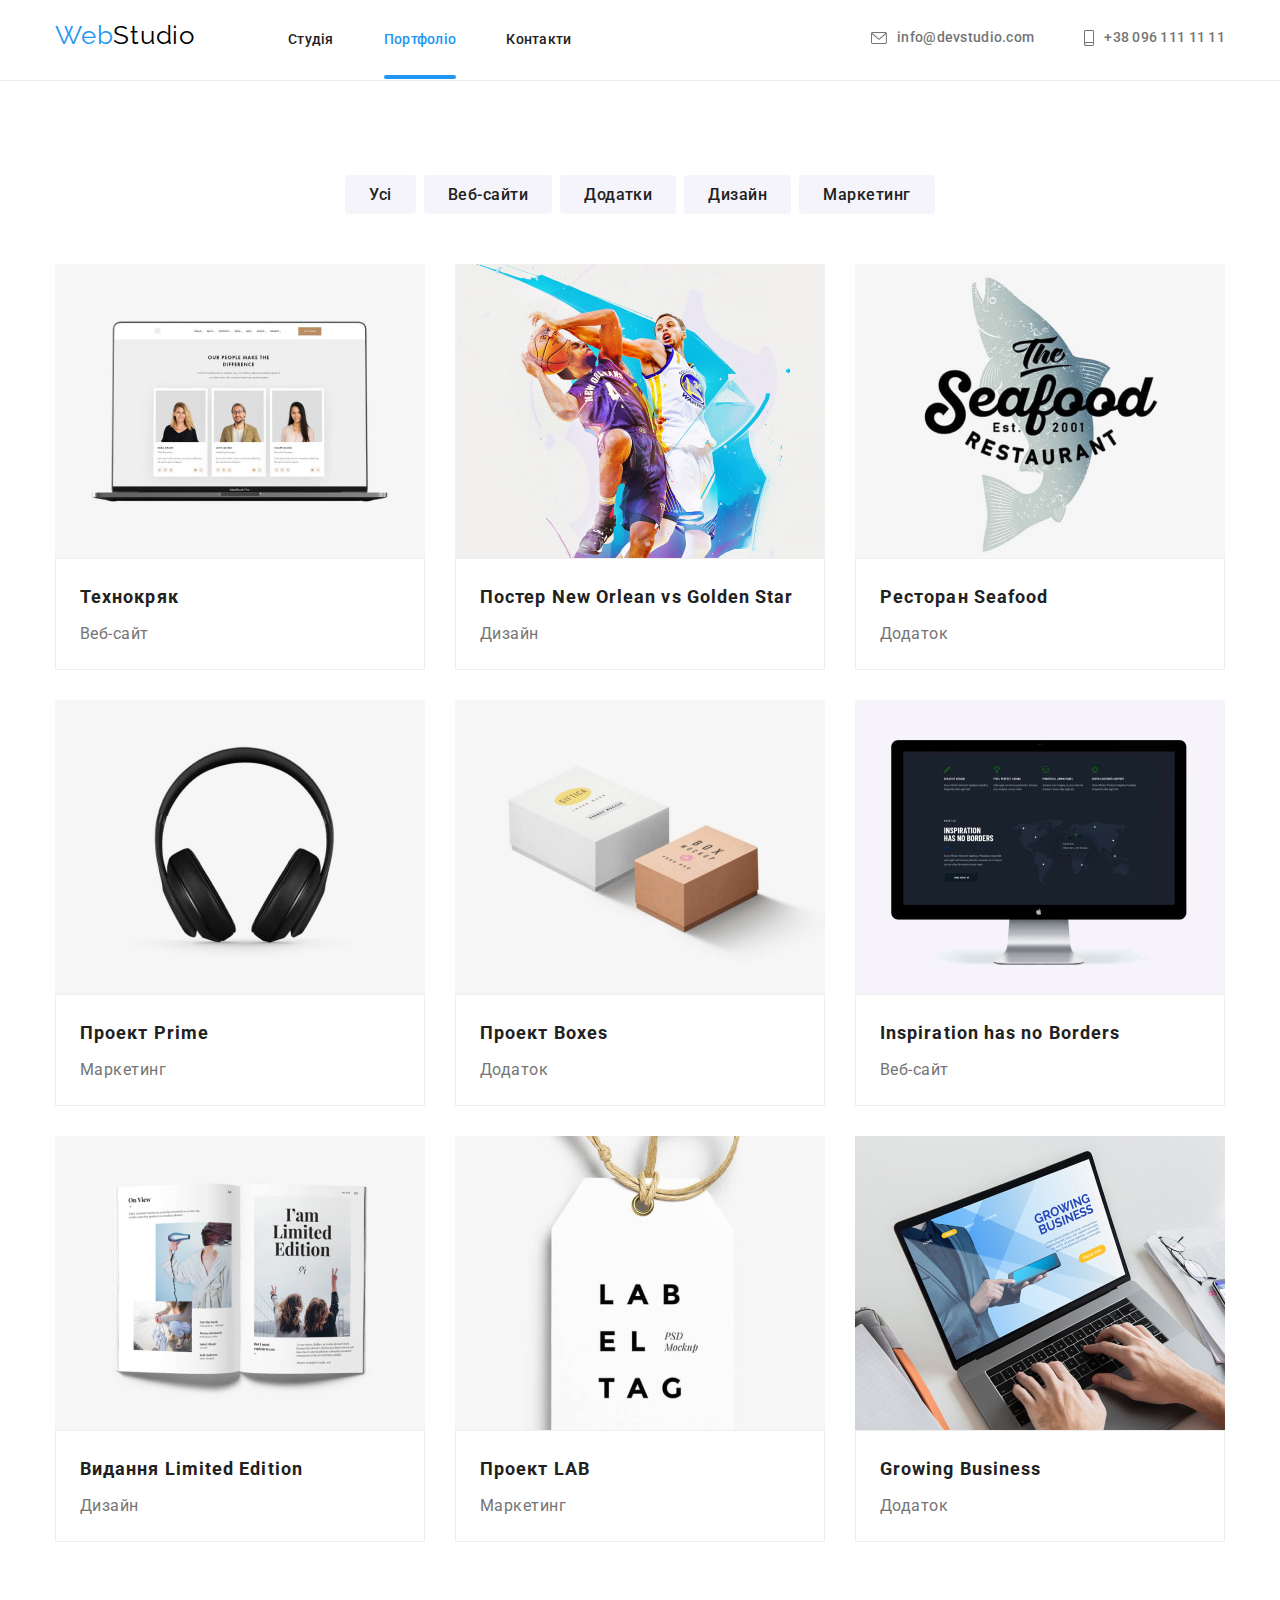
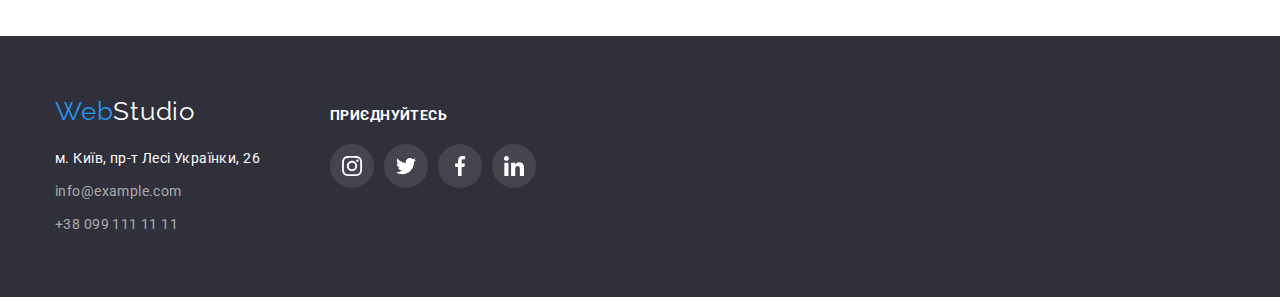
==== portfolio.html @ 3eb29dd5 "Created" ====
<!DOCTYPE html>
<html lang="ru">
  <head>
    <meta charset="UTF-8" />
    <meta http-equiv="X-UA-Compatible" content="IE=edge" />
    <meta name="viewport" content="width=device-width, initial-scale=1.0" />
    <title>WebStudio</title>
    <link rel="preconnect" href="https://fonts.googleapis.com" />
    <link rel="preconnect" href="https://fonts.gstatic.com" crossorigin />
    <link
      href="https://fonts.googleapis.com/css2?family=Raleway:wght@700&family=Roboto:wght@400;500;700;900&display=swap"
      rel="stylesheet"
    />
    <link
      rel="stylesheet"
      href="https://cdnjs.cloudflare.com/ajax/libs/modern-normalize/1.1.0/modern-normalize.min.css"
    />
    <link rel="stylesheet" href="./css/styles.css" />
  </head>
  <body>
    <!-- Header-->
    <header class="header">
      <div class="container header-container">
        <nav class="nav">
          <a class="logo" lang="en" href="./index.html"
            ><span class="logo-accent">Web</span>Studio</a
          >
          <ul class="list nav-list">
            <li class="item">
              <a class="nav-link" href="./index.html">Студія</a>
            </li>
            <li class="item">
              <a
                class="nav-link current"
                href="./portfolio.html"
                title="Портфоліо"
                >Портфоліо</a
              >
            </li>
            <li class="item"><a class="nav-link" href="">Контакти</a></li>
          </ul>
          <ul class="list header-list">
            <li class="mail-item">
              <a class="mail-link" lang="en" href="mailto:info@devstudio.com">
                <svg class="mail-link-item" width="16" height="12">
                  <use href="./images/icons.svg#envelope"></use>
                </svg>
                info@devstudio.com</a
              >
            </li>
            <li class="item">
              <a class="tel-link" href="tel:+380961111111"
                ><svg class="tel-link-item" width="10" height="16">
                  <use href="./images/icons.svg#phone"></use>
                </svg>
                +38 096 111 11 11</a
              >
            </li>
          </ul>
        </nav>
      </div>
    </header>

    <!--Portfolio-->
    <main class="main">
      <h1 class="main-title">Портфоліо</h1>
      <section class="filter">
        <div class="container filter-buttons-container">
          <h2 class="filter-title">Фільтр</h2>
          <ul class="list filter-btn-list">
            <li class="filter-btn-item">
              <button class="filter-btn" type="button">Усі</button>
            </li>
            <li class="filter-btn-item">
              <button class="filter-btn" type="button">Веб-сайти</button>
            </li>
            <li class="filter-btn-item">
              <button class="filter-btn" type="button">Додатки</button>
            </li>
            <li class="filter-btn-item">
              <button class="filter-btn" type="button">Дизайн</button>
            </li>
            <li class="filter-btn-item">
              <button class="filter-btn" type="button">Маркетинг</button>
            </li>
          </ul>
        </div>
        <div class="container filter-items-container">
          <ul class="list filter-list">
            <li class="filter-item">
              <div class="filter-item-wrapper">
                <img
                  class="filter-img"
                  src="./images/portfolio-page/1-techno-crack.jpg"
                  alt="Технокряк-вебсайт"
                  width="370"
                  height="294">
                </img>
                <div class="filter-overlay">
                  <p class="filter-overlay-text">
                    Ресурс пропонує комплексні пропозиції з різним рівнем
                    функціоналу та сервісів. Все це дозволить відвідувачу
                    отримати вичерпні відомості про компанію чи приватну особу.
                  </p>
                </div>
              </div>
              <div class="poster-text">
                <h3 class="filter-item-title">Технокряк</h3>
                <p class="filter-text">Веб-сайт</p>
              </div>
            </li>
            <li class="filter-item">
              <div class="filter-item-wrapper">
              <img
                class="filter-img"
                src="./images/portfolio-page/2-basketball.jpg"
                alt="Постер баскетбол"
                width="370"
                height="294"
              />
               <div class="filter-overlay">
                  <p class="filter-overlay-text">
                    Ресурс пропонує комплексні пропозиції з різним рівнем
                    функціоналу та сервісів. Все це дозволить відвідувачу
                    отримати вичерпні відомості про компанію чи приватну особу.
                  </p>
                </div>
              </div>
              <div class="poster-text">
                <h3 class="filter-item-title">
                  Постер New Orlean vs Golden Star
                </h3>
                <p class="filter-text">Дизайн</p>
              </div>
            </li>
            <li class="filter-item"><div class="filter-item-wrapper">
              <img
                class="filter-img"
                src="./images/portfolio-page/3-seafood.jpg"
                alt="Логотип ресторану"
                width="370"
                height="294"
              />
 <div class="filter-overlay">
                  <p class="filter-overlay-text">
                    Ресурс пропонує комплексні пропозиції з різним рівнем
                    функціоналу та сервісів. Все це дозволить відвідувачу
                    отримати вичерпні відомості про компанію чи приватну особу.
                  </p>
                </div>
              </div>
              <div class="poster-text">
                <h3 class="filter-item-title">Ресторан Seafood</h3>
                <p class="filter-text">Додаток</p>
              </div>
            </li>
            <li class="filter-item"><div class="filter-item-wrapper">
              <img
                class="filter-img"
                src="./images/portfolio-page/4-headphones.jpg"
                alt="Маркетинговий проект Прайм"
                width="370"
                height="294"
              />
 <div class="filter-overlay">
                  <p class="filter-overlay-text">
                    Ресурс пропонує комплексні пропозиції з різним рівнем
                    функціоналу та сервісів. Все це дозволить відвідувачу
                    отримати вичерпні відомості про компанію чи приватну особу.
                  </p>
                </div>
              </div>
              <div class="poster-text">
                <h3 class="filter-item-title">Проект Prime</h3>
                <p class="filter-text">Маркетинг</p>
              </div>
            </li>
            <li class="filter-item"><div class="filter-item-wrapper">
              <img
                class="filter-img"
                src="./images/portfolio-page/5-boxes.jpg"
                alt="Проект Boxes"
                width="370"
                height="294"
              />
 <div class="filter-overlay">
                  <p class="filter-overlay-text">
                    Ресурс пропонує комплексні пропозиції з різним рівнем
                    функціоналу та сервісів. Все це дозволить відвідувачу
                    отримати вичерпні відомості про компанію чи приватну особу.
                  </p>
                </div>
              </div>
              <div class="poster-text">
                <h3 class="filter-item-title">Проект Boxes</h3>
                <p class="filter-text">Додаток</p>
              </div>
            </li>
            <li class="filter-item"><div class="filter-item-wrapper">
              <img
                class="filter-img"
                src="./images/portfolio-page/6-monitor.jpg"
                alt="Натхнення не має меж"
                width="370"
                height="294"
              />
 <div class="filter-overlay">
                  <p class="filter-overlay-text">
                    Ресурс пропонує комплексні пропозиції з різним рівнем
                    функціоналу та сервісів. Все це дозволить відвідувачу
                    отримати вичерпні відомості про компанію чи приватну особу.
                  </p>
                </div>
              </div>
              <div class="poster-text">
                <h3 class="filter-item-title">Inspiration has no Borders</h3>
                <p class="filter-text">Веб-сайт</p>
              </div>
            </li>
            <li class="filter-item"><div class="filter-item-wrapper">
              <img
                class="filter-img"
                src="./images/portfolio-page/7-book.jpg"
                alt="Видання Limited Edition"
                width="370"
                height="294"
              />
 <div class="filter-overlay">
                  <p class="filter-overlay-text">
                    Ресурс пропонує комплексні пропозиції з різним рівнем
                    функціоналу та сервісів. Все це дозволить відвідувачу
                    отримати вичерпні відомості про компанію чи приватну особу.
                  </p>
                </div>
              </div>
              <div class="poster-text">
                <h3 class="filter-item-title">Видання Limited Edition</h3>
                <p class="filter-text">Дизайн</p>
              </div>
            </li>
            <li class="filter-item"><div class="filter-item-wrapper">
              <img
                class="filter-img"
                src="./images/portfolio-page/8-lab.jpg"
                alt="Проект LAB"
                width="370"
                height="294"
              /><div class="filter-overlay">
                  <p class="filter-overlay-text">
                    Ресурс пропонує комплексні пропозиції з різним рівнем
                    функціоналу та сервісів. Все це дозволить відвідувачу
                    отримати вичерпні відомості про компанію чи приватну особу.
                  </p>
                </div>
              </div>
              <div class="poster-text">
                <h3 class="filter-item-title">Проект LAB</h3>
                <p class="filter-text">Маркетинг</p>
              </div>
            </li>
            <li class="filter-item"><div class="filter-item-wrapper">
              <img
                class="filter-img"
                src="./images/portfolio-page/9-laptop.jpg"
                alt="Додаток для розширення бізнесу"
                width="370"
                height="294"
              />
               <div class="filter-overlay">
                  <p class="filter-overlay-text">
                    Ресурс пропонує комплексні пропозиції з різним рівнем
                    функціоналу та сервісів. Все це дозволить відвідувачу
                    отримати вичерпні відомості про компанію чи приватну особу.
                  </p>
                </div>
              </div>
              <div class="poster-text">
                <h3 class="filter-item-title">Growing Business</h3>
                <p class="filter-text">Додаток</p>
              </div>
            </li>
          </ul>
        </div>
      </section>
    </main>

    <!--Footer-->
    <footer class="footer">
      <div class="container footer-container">
        <div class="footer-contacts">
          <a class="footer-logo" lang="en" href="./index.html"
            ><span class="footer-logo-accent">Web</span>Studio</a
          >
          <address class="footer-address">
            <ul class="list footer-list">
              <li class="footer-item">
                <a
                  class="footer-address-link"
                  href="https://goo.gl/maps/jKXVgSbBTKe5Grf27"
                  target="_blank"
                  >м. Київ, пр-т Лесі Українки, 26</a
                >
              </li>
              <li class="footer-item">
                <a
                  class="footer-mail-link"
                  lang="en"
                  href="mailto:info@example.com"
                  >info@example.com</a
                >
              </li>
              <li class="footer-item">
                <a class="footer-tel-link" href="tel:+380991111111"
                  >+38 099 111 11 11</a
                >
              </li>
            </ul>
          </address>
        </div>
        <div class="footer-icon-section">
          <h2 class="footer-icon-title">Приєднуйтесь</h2>
          <ul class="footer-icon-list">
            <li class="footer-icon-item">
              <a class="footer-icon-link" href="">
                <svg class="footer-icon" width="20" height="20">
                  <use href="./images/icons.svg#instagram"></use>
                </svg>
              </a>
            </li>
            <li class="footer-icon-item">
              <a class="footer-icon-link" href="">
                <svg class="footer-icon" width="20" height="20">
                  <use href="./images/icons.svg#twitter"></use>
                </svg>
              </a>
            </li>
            <li class="footer-icon-item">
              <a class="footer-icon-link" href="">
                <svg class="footer-icon" width="20" height="20">
                  <use href="./images/icons.svg#facebook"></use>
                </svg>
              </a>
            </li>
            <li class="footer-icon-item">
              <a class="footer-icon-link" href="">
                <svg class="footer-icon" width="20" height="20">
                  <use href="./images/icons.svg#linkedin"></use>
                </svg>
              </a>
            </li>
          </ul>
        </div>
      </div>
    </footer>
  </body>
</html>
---- css/styles.css ----
/* Font-family: 'Roboto', 'Raleway', sans-serif. */

/* Colors
#2196F3 - Accent color (Blue);
#FFFFFF - White color;
#212121 - Black color;
#757575 - Main text (Light grey);
#E5E5E5 - Main Backgroung (White);
#2F303A - Secondary Background (Dark grey).
*/
:root {
  /* Fonts */
  --main-font: "Roboto", sans-serif;
  --secondary-font: "Raleway", sans-serif;
  /* Text colors */
  --main-text-color: #757575;
  --title-color: #212121;
  --accent-color: #2196f3;
  --white: #ffffff;
  --black: #000000;
  --border-color: #ececec;
  --icon-color: #AFB1B8;
  /* Background colors */
  --first-bg-color: #f5f4fa;
  --second-bg-color: #2f303a;
  --hero-bg-color: #C4C4C4;
}
body {
  font-family: var(--main-font);
  font-size: 14px;
  line-height: 1.71;
  letter-spacing: 0.03em;
  color: var(--main-text-color);
  background-color: var(--white);
}
h1,
h2,
h3,
p,
ul {
  margin-top: 0;
  margin-bottom: 0;
  padding-left: 0;
}
.list {
  padding-left: 0;
  margin-top: 0;
  margin-top: 0;
  list-style: none;
}
.container {
  width: 1200px;
  align-items: center;
  padding-left: 15px;
  padding-right: 15px;
  margin-left: auto;
  margin-right: auto;
}

/* Header */
.header {
  background-color: var(--white);
  border-bottom: 1px solid var(--border-color);
}
.nav {
  display: flex;
  align-items: baseline;
}
.logo {
  margin-right: 93px;

  font-family: var(--secondary-font);
  font-size: 26px;
  line-height: 1.19;
  letter-spacing: 0.03em;
  text-decoration: none;
  color: var(--black);
}
.logo-accent {
  color: var(--accent-color);
}
.nav-list {
  display: flex;
}
.nav-list .item {
  margin-right: 50px;
  padding-top: 32px;
  padding-bottom: 32px;
}
.nav-list .item:last-child {
  margin-right: 0;
}
.nav .item {
  font-weight: 500;
  font-size: 14px;
  line-height: 1.14;
  letter-spacing: 0.02em;
}
.nav-link {
  text-decoration: none;
  color: var(--title-color);
  transition-duration: 250ms;
    transition-timing-function: cubic-bezier(0.4, 0, 0.2, 1);
}
.nav-link[title] {
  color: var(--accent-color);
  text-decoration: none;
}
.nav-link:hover,
.nav-link:focus {
  color: var(--accent-color);
}
.nav-link.current {
  position: relative;
}
.nav-link.current::after {
  content: "";
  display: block;
  width: 100%;
  height: 4px;
  border-radius: 2px;
  bottom: -32px;
  background: currentColor;
  position: absolute;
}
.header-list {
  display: flex;
  margin-left: auto;

  font-weight: 500;
  font-size: 14px;
  line-height: 1.14;
  letter-spacing: 0.02em;
}
.header-list .mail-item {
  margin-right: 50px;
}
.header-list .item:last-child {
  margin-right: 0;
}
.list .header-list {
  display: flex;
  align-items: center;
}
.mail-link,
.tel-link {
  display: flex;
  align-items: center;
  text-decoration: none;
  color: var(--main-text-color);
  transition-duration: 250ms;
    transition-timing-function: cubic-bezier(0.4, 0, 0.2, 1);
}
.mail-link-item,
.tel-link-item {
  margin-right: 10px;
  fill: currentColor;
}
.mail-link:hover,
.tel-link:hover,
.mail-link:focus,
.tel-link:focus {
  color: var(--accent-color);
}

/* Main */

/* Hero */
.hero {
  margin-left: auto;
  margin-right: auto;
  padding-top: 200px;
  padding-bottom: 200px;
  max-width: 1600px;
  text-align: center;
  background-image: linear-gradient(rgba(47, 48, 58, 0.4), rgba(47, 48, 58, 0.4)), url(../images/hero-background.jpg);
  background-color: var(--hero-bg-color);
  background-position: center;
  background-repeat: no-repeat;
  background-size: cover;
}
.title-hero {
  margin-bottom: 30px;
  margin-right: auto;
  margin-left: auto;
  width: 696px;
  font-weight: 900;
  font-size: 44px;
  line-height: 1.36;
  letter-spacing: 0.06em;
  text-transform: uppercase;
  color: var(--white);
}
.btn-hero {
  padding: 10px 32px 10px 32px;
  font-weight: 700;
  font-size: 16px;
  line-height: 1.88;
  letter-spacing: 0.06em;
  color: var(--white);
  background-color: var(--accent-color);
  box-shadow: 0px 4px 4px rgba(0, 0, 0, 0.15);
  border-color: transparent;
  border-radius: 4px;
  cursor: pointer;
}
.btn-hero:hover,
.btn-hero:focus {
  color: var(--white);
  background-color: var(--accent-color);
}

/* Advantages */
.advantage {
  padding-top: 94px;
  padding-bottom: 94px;
}
.advantage-title {
  position: absolute;
  width: 1px;
  height: 1px;
  margin: -1px;
  border: 0;
  padding: 0;
  white-space: nowrap;
  clip: rect(0 0 0 0);
  overflow: hidden;
}
.advantage-list {
  display: flex;
}
.advantage-icon {
  display: flex;
  align-items: center;
  justify-content: center;
  width: 270px;
  height: 120px;
  margin-bottom: 30px;
  border-radius: 4px;
  background-color: var(--first-bg-color);
}
.advantage-item {
  width: 270px;
  margin-right: 30px;
}
.advantage-item:last-child {
  margin-right: 0;
}
.advantage-item-title {
  margin-bottom: 10px;
  font-size: 14px;
  line-height: 1.14;
  letter-spacing: 0.03em;
  text-transform: uppercase;
  color: var(--title-color);
}
.advantage-text {
  font-size: 14px;
  line-height: 1.71;
  letter-spacing: 0.03em;
  color: var(--main-text-color);
}

/* What we do */
.activity {
  padding-bottom: 94px;
}
.activity-title {
  text-align: center;
  margin-bottom: 50px;
  font-size: 36px;
  line-height: 1.17;
  letter-spacing: 0.03em;
  color: var(--title-color);
}
.activity-list {
  display: flex;
}
.activity-item {
  margin-right: 30px;
}
.activity-item:last-child {
  margin-right: 0;
}
.activity-item {
  position: relative;
  display: flex;
}
.activity-wrap {
  position: absolute;
  width: 100%;
  height: 70px;
  bottom: 0;
  background: rgba(47, 48, 58, 0.8);
}
.activity-img-title {
  display: flex;
 justify-content: center;

    font-weight: 700;
    font-size: 14px;
    line-height: 1.14;
    text-align: center;
    padding: 27px 0; 
    letter-spacing: 0.03em;
    text-transform: uppercase;
    color: var(--white);
}
/* Team */
.team {
  background-color: var(--first-bg-color);
  padding-top: 94px;
  padding-bottom: 94px;
}
.team-title {
  text-align: center;
  margin-bottom: 50px;
  font-size: 36px;
  line-height: 1.17;
  letter-spacing: 0.03em;
  color: var(--title-color);
}
.team-list {
  display: flex;
}
.team-item {
  list-style: none;
  margin-right: 30px;
  background-color: var(--white);
  box-shadow: 0px 1px 3px rgba(0, 0, 0, 0.12), 0px 1px 1px rgba(0, 0, 0, 0.14),
    0px 2px 1px rgba(0, 0, 0, 0.2);
  border-radius: 0px 0px 4px 4px;
}
.team-item:last-child {
  margin-right: 0;
}
.team-img {
  display: block;
  max-width: 100%;
  height: auto;
}
.team-form {
  padding: 30px 32px 30px 32px;
}
.team-member-name {
  margin-bottom: 10px;
  text-align: center;
  font-weight: 500;
  font-size: 16px;
  line-height: 1.19;
  letter-spacing: 0.03em;
  color: var(--title-color);
}
.team-text {
  text-align: center;
  font-size: 16px;
  line-height: 1.19;
  letter-spacing: 0.03em;
  color: var(--main-text-color);
  margin-bottom: 16px;
}
.team-icon-list {
  display: flex;
  list-style: none;
  gap: 10px;
}
.team-icon-item {
width: 44px;
height: 44px;
}
.team-icon-link {
 display: flex;
 align-items: center;
 justify-content: center;
 width: 100%;
 height: 100%;
 color: var(--icon-color);
 border-radius: 50%;
 transition-duration: 250ms;
 transition-timing-function: cubic-bezier(0.4, 0, 0.2, 1);
}
.team-icon {
  display: block;
  fill: currentColor;
  transition-duration: 250ms;
  transition-timing-function: cubic-bezier(0.4, 0, 0.2, 1);
}
.team-icon-link:hover,
.team-icon-link:focus {
  background-color: var(--accent-color);
  width: 100%;
  height: 100%;
  border-radius: 50%;
}
.team-icon-link:hover .team-icon,
.team-icon-link:focus .team-icon {
  fill: var(--white);
}

/* Clients */
.clients {
  padding-top: 94px;
  padding-bottom: 94px;
  background-color: var(--);
}
.clients-title {
    font-weight: 700;
    font-size: 36px;
    line-height: 1.17;
    text-align: center;
    letter-spacing: 0.03em;
    color: var(--title-color);
    margin-bottom: 50px;
}
.clients-list {
  display: flex;
  justify-content: center;
  list-style: none;
  gap: 30px;
}
.clients-item {
  width: 170px;
  height: 92px;
}
.clients-link {
  display: flex;
  align-items: center;
  justify-content: center;
  width: 100%;
  height: 100%;
  fill: var(--icon-color);
  border: 1px solid #AFB1B8;
  border-radius: 4px;
  transition-duration: 250ms;
  transition-timing-function: cubic-bezier(0.4, 0, 0.2, 1);
}
.clients-link:hover,
.clients-link:focus {
  border: 1px solid var(--accent-color);
  fill: var(--accent-color);
}

/* Footer */
.footer {
  padding-top: 60px;
  padding-bottom: 60px;
  background-color: var(--second-bg-color);
}
.footer-container {
 display: flex;
 align-items: baseline;
}
.footer-logo {
  display: block;
  margin-bottom: 20px;
  font-family: var(--secondary-font);
  font-size: 26px;
  line-height: 1.19;
  letter-spacing: 0.03em;
  text-decoration: none;
  color: var(--white);
}
.footer-logo-accent {
  color: var(--accent-color);
}
.footer-item {
  display: block;
  margin-bottom: 9px;
}
.footer-item:last-child {
  margin-bottom: 0;
}
.footer-address-link {
  font-style: normal;
  font-size: 14px;
  line-height: 1.71;
  letter-spacing: 0.03em;
  text-decoration: none;
  color: var(--white);
  transition-duration: 250ms;
    transition-timing-function: cubic-bezier(0.4, 0, 0.2, 1);
}
.footer-mail-link,
.footer-tel-link {
  font-style: normal;
  font-size: 14px;
  line-height: 1.71;
  letter-spacing: 0.03em;
  text-decoration: none;
  color: rgba(255, 255, 255, 0.6);
  transition-duration: 250ms;
    transition-timing-function: cubic-bezier(0.4, 0, 0.2, 1);
}
.footer-tel-link {
  padding-bottom: 0;
}
.footer-address-link:hover,
.footer-mail-link:hover,
.footer-tel-link:hover,
.footer-address-link:focus,
.footer-mail-link:focus,
.footer-tel-link:focus {
  color: var(--accent-color);
}
.footer-icon-section {
  margin-left: 70px;
}
.footer-icon-title {
  font-weight: 700;
  font-size: 14px;
  line-height: 1.14;
  letter-spacing: 0.03em;
  text-transform: uppercase;
  color: var(--white);
}
.footer-icon-list {
  display: flex;
  list-style: none;
  gap: 10px;
  margin-top: 20px;
}
.footer-icon-item {
  width: 44px;
  height: 44px;
}
.footer-icon-link {
  display: flex;
  align-items: center;
  justify-content: center;
  width: 100%;
  height: 100%;
  color: var(--white);
  background-color: rgba(255, 255, 255, 0.1);
  border-radius: 50%;
  transition-duration: 250ms;
    transition-timing-function: cubic-bezier(0.4, 0, 0.2, 1);
}
.footer-icon {
  display: block;
  fill: currentColor;
}
.footer-icon-link:hover,
.footer-icon-link:focus {
  background-color: var(--accent-color);
  width: 100%;
  height: 100%;
  border-radius: 50%;
}
.footer-icon-link:hover .team-icon,
.footer-icon-link:focus .team-icon {
  fill: var(--white);
}

/* Portfolio */
.main-title {
  position: absolute;
  width: 1px;
  height: 1px;
  margin: -1px;
  border: 0;
  padding: 0;
  white-space: nowrap;
  clip: rect(0 0 0 0);
  overflow: hidden;
}
.filter-title {
  position: absolute;
  width: 1px;
  height: 1px;
  margin: -1px;
  border: 0;
  padding: 0;
  white-space: nowrap;
  clip: rect(0 0 0 0);
  overflow: hidden;
}

/* Filter buttons */
.filter {
  padding-top: 94px;
  padding-bottom: 94px;
}
.filter-btn-list {
  display: flex;
  justify-content: center;
  margin-bottom: 50px;
}
.filter-btn-item {
  margin-right: 8px;
}
.filter-btn-item:last-child {
  margin-right: 0;
}
.filter-btn {
  padding: 6px 22px 6px 22px;
  font-family: var(--main-font);
  font-weight: 500;
  font-size: 16px;
  line-height: 1.44;
  text-align: center;
  letter-spacing: 0.03em;
  color: var(--title-color);
  background: var(--first-bg-color);
  border-radius: 4px;
  border-color: transparent;
  cursor: pointer;
  transition-duration: 250ms;
  transition-timing-function: cubic-bezier(0.4, 0, 0.2, 1);
}
.filter-btn:hover,
.filter-btn:focus {
  color: var(--white);
  background-color: var(--accent-color);
  box-shadow: 0px 3px 1px rgba(0, 0, 0, 0.1), 0px 1px 2px rgba(0, 0, 0, 0.08),
    0px 2px 2px rgba(0, 0, 0, 0.12);
  border-radius: 4px;
}

/* Filter items */
.filter-list {
  display: flex;
  flex-wrap: wrap;
  gap: 30px;
}
.filter-item {
  transition-duration: 250ms;
  transition-timing-function: cubic-bezier(0.4, 0, 0.2, 1);
}
.filter-item:hover {
  box-shadow: 0px 1px 1px rgba(0, 0, 0, 0.12), 0px 4px 4px rgba(0, 0, 0, 0.06), 1px 4px 6px rgba(0, 0, 0, 0.16);
}
.filter-img {
  display: flex;
  max-width: 100%;
  height: auto;
}
.filter-item-wrapper {
position: relative;
display: flex;
overflow: hidden;
}
.filter-item-wrapper:hover .filter-overlay {
transform: translateY(0);
}
.filter-overlay {
position: absolute;
display: flex;
padding: 63px 24px;
width: 100%;
height: 100%;
background: rgba(33, 150, 243, 0.9);
transform: translatey(100%);
transition-duration: 250ms;
transition-timing-function: cubic-bezier(0.4, 0, 0.2, 1);

}
.filter-overlay > p {
  max-width: 322px;
  max-height: 168px;
  font-size: 18px;
  line-height: 1.56;
  letter-spacing: 0.03em; 
  color: var(--white);
}
.poster-text {
  padding: 20px 24px 20px 24px;
  border: 1px solid #EEEEEE;
}
.filter-item-title {
  margin-bottom: 4px;
  font-size: 18px;
  line-height: 2;
  letter-spacing: 0.06em;
  color: var(--title-color);
}
.filter-text {
  font-size: 16px;
  line-height: 1.88;
  letter-spacing: 0.03em;
  color: var(--main-text-color);
}

/* Modal */

.backdrop {
  position: fixed;
  top: 0;
  left: 0;
  width: 100%;
  height: 100%;
  background: rgba(0, 0, 0, 0.2);
  transform: scale(1);
  transition: opacity 250ms cubic-bezier(0.4, 0, 0.2, 1), visibility 250ms cubic-bezier(0.4, 0, 0.2, 1), transform 250ms cubic-bezier(0.4, 0, 0.2, 1);
}
.backdrop.is-hidden {
  transform: scale(0);
 visibility: hidden;
 opacity: 0;
 pointer-events: none;
}
.modal {
  position: absolute;
  top: 50%;
  left: 50%;
  transform: translate(-50%, -50%);
  width: 528px;
  height: 581px;
  background: var(--white);
  box-shadow: 0px 1px 3px rgba(0, 0, 0, 0.12), 0px 1px 1px rgba(0, 0, 0, 0.14), 0px 2px 1px rgba(0, 0, 0, 0.2);
  border-radius: 4px;
}
.modal-btn {
  position: absolute;
  display: flex;
  align-items: center;
  justify-content: center;
  top: 8px;
  right: 8px;
  width: 30px;
  height: 30px;
  color: var(--white);
  background: var(--white);
  border: 1px solid rgba(0, 0, 0, 0.1);
  border-radius: 50%;
  cursor: pointer;
}
.modal-close {
  fill: var(--black)
}
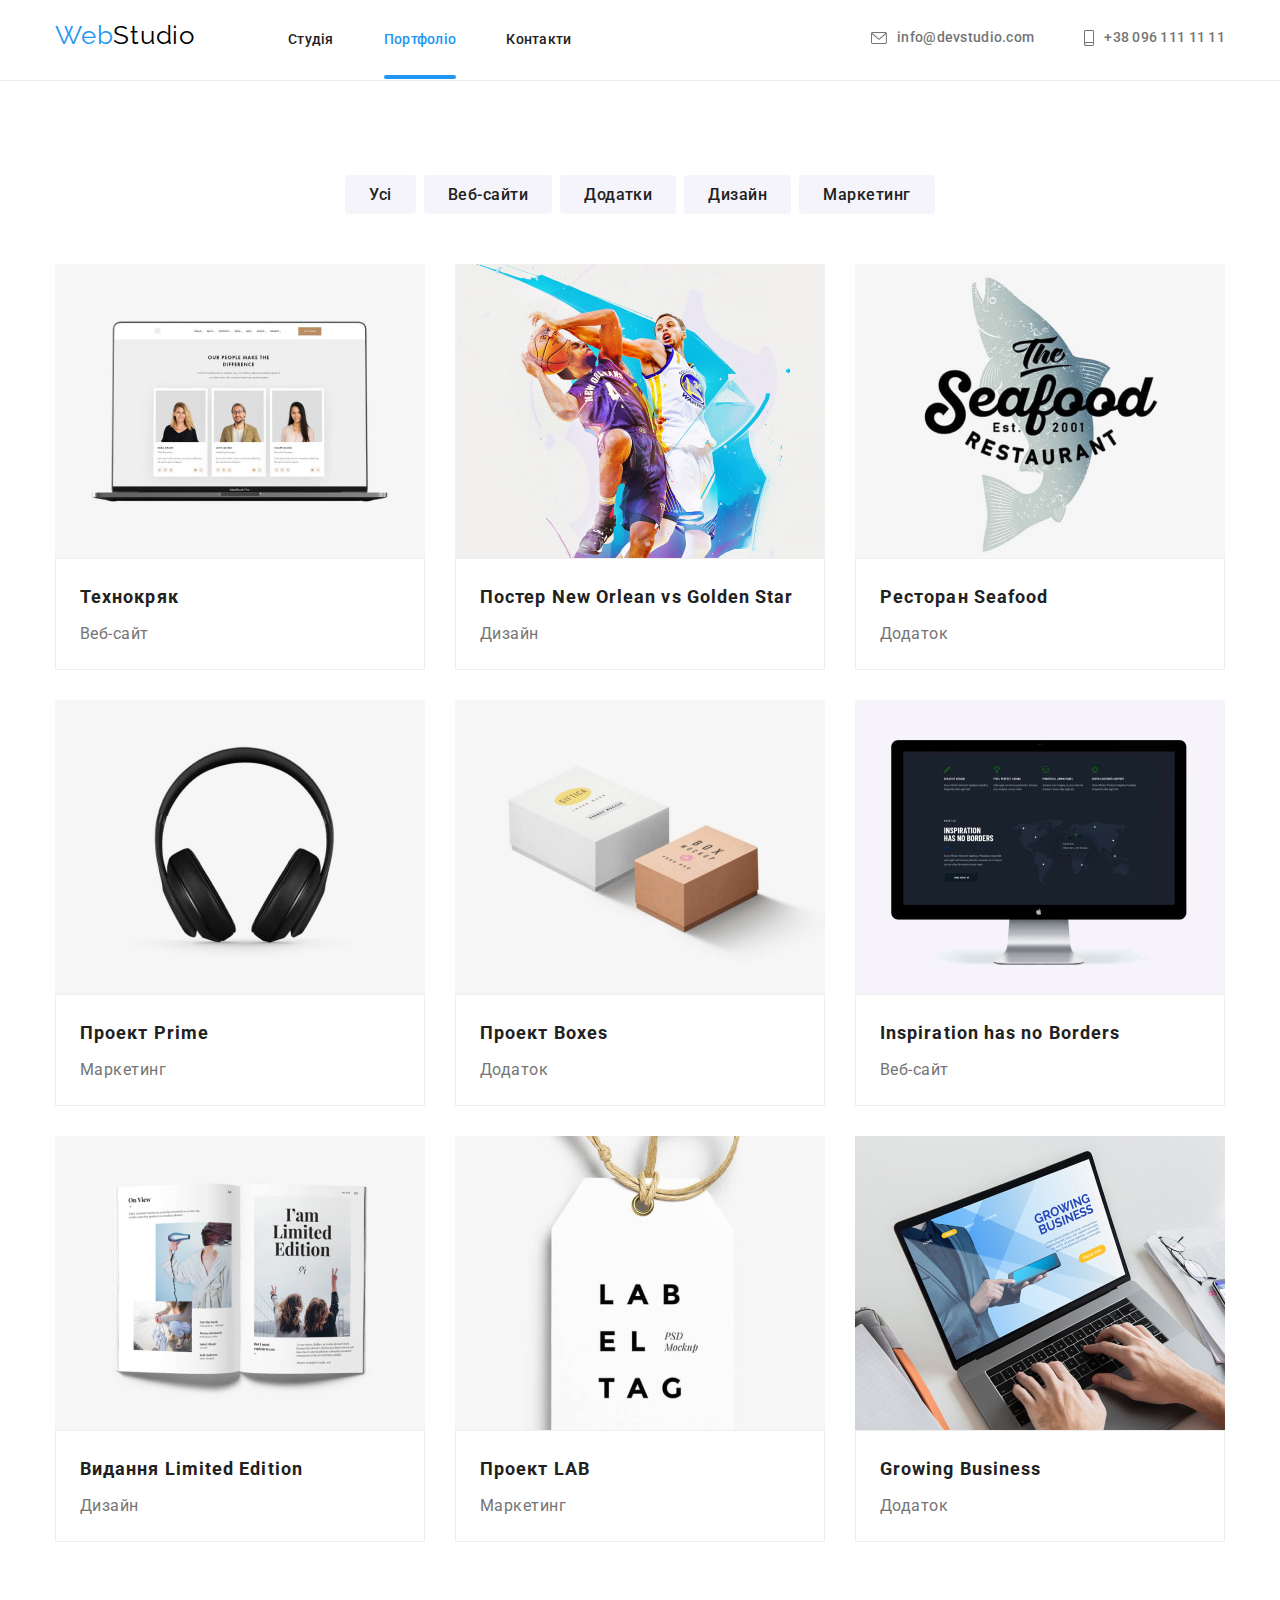
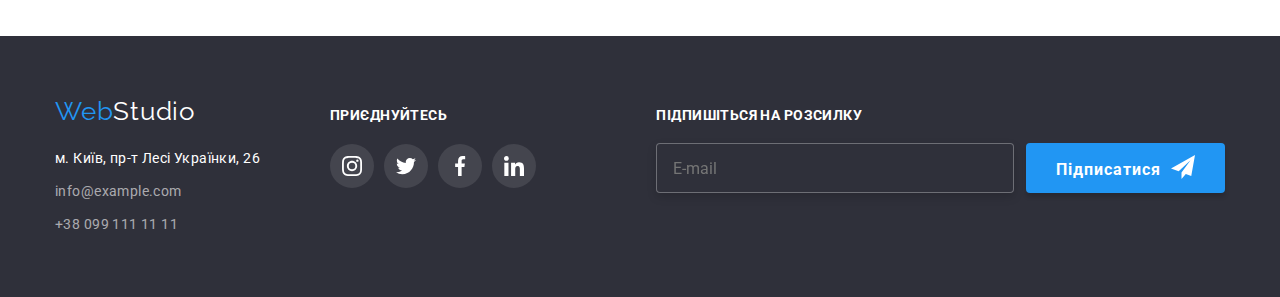
==== commit 1862838a: "Third commit" ====
--- a/portfolio.html
+++ b/portfolio.html
@@ -63,10 +63,10 @@
 
     <!--Portfolio-->
     <main class="main">
-      <h1 class="main-title">Портфоліо</h1>
+      <h1 class="main-title visually-hidden">Портфоліо</h1>
       <section class="filter">
         <div class="container filter-buttons-container">
-          <h2 class="filter-title">Фільтр</h2>
+          <h2 class="filter-title visually-hidden">Фільтр</h2>
           <ul class="list filter-btn-list">
             <li class="filter-btn-item">
               <button class="filter-btn" type="button">Усі</button>
@@ -350,6 +350,16 @@
             </li>
           </ul>
         </div>
+        <div class="footer-subscription">
+          <h2 class="footer-subscription-title">Підпишіться на розсилку</h2>
+          <div class="footer-subscription-form">
+            <label class="footer-subscription-label" for="user-email"></label>
+            <input class="footer-subscription-input" type="email" name="user-email" id="user-email" placeholder="E-mail"/>
+            <button class="footer-subscription-button" type="submit">Підписатися<span>
+            <svg class="footer-subscription-icon" width="24" height="24"><use href="./images/icons.svg#icon-send"/>
+            </svg></span></button>
+          </div>
+        </div>
       </div>
     </footer>
   </body>
--- a/css/styles.css
+++ b/css/styles.css
@@ -24,6 +24,8 @@
   --first-bg-color: #f5f4fa;
   --second-bg-color: #2f303a;
   --hero-bg-color: #C4C4C4;
+  /* Animation */
+  --main-animation: 250ms cubic-bezier(0.4, 0, 0.2, 1);
 }
 body {
   font-family: var(--main-font);
@@ -56,6 +58,17 @@
   margin-left: auto;
   margin-right: auto;
 }
+.visually-hidden {
+  position: absolute;
+  width: 1px;
+  height: 1px;
+  margin: -1px;
+  border: 0;
+  padding: 0;
+  white-space: nowrap;
+  clip: rect(0 0 0 0);
+  overflow: hidden;
+}
 
 /* Header */
 .header {
@@ -68,7 +81,6 @@
 }
 .logo {
   margin-right: 93px;
-
   font-family: var(--secondary-font);
   font-size: 26px;
   line-height: 1.19;
@@ -99,8 +111,7 @@
 .nav-link {
   text-decoration: none;
   color: var(--title-color);
-  transition-duration: 250ms;
-    transition-timing-function: cubic-bezier(0.4, 0, 0.2, 1);
+  transition: var(--main-animation);
 }
 .nav-link[title] {
   color: var(--accent-color);
@@ -126,7 +137,6 @@
 .header-list {
   display: flex;
   margin-left: auto;
-
   font-weight: 500;
   font-size: 14px;
   line-height: 1.14;
@@ -148,8 +158,7 @@
   align-items: center;
   text-decoration: none;
   color: var(--main-text-color);
-  transition-duration: 250ms;
-    transition-timing-function: cubic-bezier(0.4, 0, 0.2, 1);
+  transition: var(--main-animation);
 }
 .mail-link-item,
 .tel-link-item {
@@ -215,17 +224,6 @@
   padding-top: 94px;
   padding-bottom: 94px;
 }
-.advantage-title {
-  position: absolute;
-  width: 1px;
-  height: 1px;
-  margin: -1px;
-  border: 0;
-  padding: 0;
-  white-space: nowrap;
-  clip: rect(0 0 0 0);
-  overflow: hidden;
-}
 .advantage-list {
   display: flex;
 }
@@ -295,16 +293,15 @@
 }
 .activity-img-title {
   display: flex;
- justify-content: center;
-
-    font-weight: 700;
-    font-size: 14px;
-    line-height: 1.14;
-    text-align: center;
-    padding: 27px 0; 
-    letter-spacing: 0.03em;
-    text-transform: uppercase;
-    color: var(--white);
+  justify-content: center;
+  font-weight: 700;
+  font-size: 14px;
+  line-height: 1.14;
+  text-align: center;
+  padding: 27px 0; 
+  letter-spacing: 0.03em;
+  text-transform: uppercase;
+  color: var(--white);
 }
 /* Team */
 .team {
@@ -365,25 +362,23 @@
   gap: 10px;
 }
 .team-icon-item {
-width: 44px;
-height: 44px;
+  width: 44px;
+  height: 44px;
 }
 .team-icon-link {
- display: flex;
- align-items: center;
- justify-content: center;
- width: 100%;
- height: 100%;
- color: var(--icon-color);
- border-radius: 50%;
- transition-duration: 250ms;
- transition-timing-function: cubic-bezier(0.4, 0, 0.2, 1);
+  display: flex;
+  align-items: center;
+  justify-content: center;
+  width: 100%;
+  height: 100%;
+  color: var(--icon-color);
+  border-radius: 50%;
+  transition: var(--main-animation); 
 }
 .team-icon {
   display: block;
   fill: currentColor;
-  transition-duration: 250ms;
-  transition-timing-function: cubic-bezier(0.4, 0, 0.2, 1);
+  transition: var(--main-animation);
 }
 .team-icon-link:hover,
 .team-icon-link:focus {
@@ -404,13 +399,13 @@
   background-color: var(--);
 }
 .clients-title {
-    font-weight: 700;
-    font-size: 36px;
-    line-height: 1.17;
-    text-align: center;
-    letter-spacing: 0.03em;
-    color: var(--title-color);
-    margin-bottom: 50px;
+  font-weight: 700;
+  font-size: 36px;
+  line-height: 1.17;
+  text-align: center;
+  letter-spacing: 0.03em;
+  color: var(--title-color);
+  margin-bottom: 50px;
 }
 .clients-list {
   display: flex;
@@ -431,8 +426,7 @@
   fill: var(--icon-color);
   border: 1px solid #AFB1B8;
   border-radius: 4px;
-  transition-duration: 250ms;
-  transition-timing-function: cubic-bezier(0.4, 0, 0.2, 1);
+  transition: var(--main-animation);
 }
 .clients-link:hover,
 .clients-link:focus {
@@ -477,8 +471,7 @@
   letter-spacing: 0.03em;
   text-decoration: none;
   color: var(--white);
-  transition-duration: 250ms;
-    transition-timing-function: cubic-bezier(0.4, 0, 0.2, 1);
+  transition: var(--main-animation);
 }
 .footer-mail-link,
 .footer-tel-link {
@@ -488,8 +481,7 @@
   letter-spacing: 0.03em;
   text-decoration: none;
   color: rgba(255, 255, 255, 0.6);
-  transition-duration: 250ms;
-    transition-timing-function: cubic-bezier(0.4, 0, 0.2, 1);
+  transition: var(--main-animation);
 }
 .footer-tel-link {
   padding-bottom: 0;
@@ -532,8 +524,7 @@
   color: var(--white);
   background-color: rgba(255, 255, 255, 0.1);
   border-radius: 50%;
-  transition-duration: 250ms;
-    transition-timing-function: cubic-bezier(0.4, 0, 0.2, 1);
+  transition: var(--main-animation);
 }
 .footer-icon {
   display: block;
@@ -550,30 +541,67 @@
 .footer-icon-link:focus .team-icon {
   fill: var(--white);
 }
+.footer-subscription {
+  margin-left: auto;
+}
+.footer-subscription-title {
+  margin-bottom: 20px;
+  font-weight: 700;
+  font-size: 14px;
+  line-height: 16px;
+  letter-spacing: 0.03em;
+  text-transform: uppercase;
+  color: var(--white);
+}
+.footer-subscription-form {
+  display: flex;
+  align-items: center;
+  justify-content: center;
+}
+.footer-subscription-input {
+  padding: 15px 16px;
+  width: 358px;
+  height: 50px;
+  font-weight: 400;
+  font-size: 16px;
+  line-height: 1.25;
+  border: 1px solid rgba(255, 255, 255, 0.3);
+  filter: drop-shadow(0px 4px 4px rgba(0, 0, 0, 0.15));
+  border-radius: 4px;
+  background-color: var(--second-bg-color);
+}
+.footer-subscription-input:focus {
+  outline-color: 1px solid rgba(255, 255, 255, 0.3);
+}
+.footer-subscription-button {
+  display: flex;
+  margin-left: 12px;
+  padding: 10px 28px;
+  max-height: 50px;
+  font-weight: 700;
+  font-size: 16px;
+  line-height: 1.87;
+  text-align: center;
+  letter-spacing: 0.06em;
+  color: var(--white);
+  background: var(--accent-color);
+  box-shadow: 0px 4px 4px rgba(0, 0, 0, 0.15);
+  border-color: transparent;
+  border-radius: 4px;
+  cursor: pointer;
+}
+.footer-subscription-label {
+  display: flex;
+  align-items: center;
+  justify-content: center;
+}
+.footer-subscription-icon {
+  margin-left: 10px;
+  align-self: center;
+  fill: var(--white);
+}
 
 /* Portfolio */
-.main-title {
-  position: absolute;
-  width: 1px;
-  height: 1px;
-  margin: -1px;
-  border: 0;
-  padding: 0;
-  white-space: nowrap;
-  clip: rect(0 0 0 0);
-  overflow: hidden;
-}
-.filter-title {
-  position: absolute;
-  width: 1px;
-  height: 1px;
-  margin: -1px;
-  border: 0;
-  padding: 0;
-  white-space: nowrap;
-  clip: rect(0 0 0 0);
-  overflow: hidden;
-}
 
 /* Filter buttons */
 .filter {
@@ -604,8 +632,7 @@
   border-radius: 4px;
   border-color: transparent;
   cursor: pointer;
-  transition-duration: 250ms;
-  transition-timing-function: cubic-bezier(0.4, 0, 0.2, 1);
+  transition: var(--main-animation);
 }
 .filter-btn:hover,
 .filter-btn:focus {
@@ -623,8 +650,7 @@
   gap: 30px;
 }
 .filter-item {
-  transition-duration: 250ms;
-  transition-timing-function: cubic-bezier(0.4, 0, 0.2, 1);
+  transition: var(--main-animation);
 }
 .filter-item:hover {
   box-shadow: 0px 1px 1px rgba(0, 0, 0, 0.12), 0px 4px 4px rgba(0, 0, 0, 0.06), 1px 4px 6px rgba(0, 0, 0, 0.16);
@@ -650,8 +676,7 @@
 height: 100%;
 background: rgba(33, 150, 243, 0.9);
 transform: translatey(100%);
-transition-duration: 250ms;
-transition-timing-function: cubic-bezier(0.4, 0, 0.2, 1);
+transition: var(--main-animation);
 
 }
 .filter-overlay > p {
@@ -689,11 +714,9 @@
   width: 100%;
   height: 100%;
   background: rgba(0, 0, 0, 0.2);
-  transform: scale(1);
-  transition: opacity 250ms cubic-bezier(0.4, 0, 0.2, 1), visibility 250ms cubic-bezier(0.4, 0, 0.2, 1), transform 250ms cubic-bezier(0.4, 0, 0.2, 1);
+  transition: opacity 250ms cubic-bezier(0.4, 0, 0.2, 1), visibility 250ms cubic-bezier(0.4, 0, 0.2, 1);
 }
 .backdrop.is-hidden {
-  transform: scale(0);
  visibility: hidden;
  opacity: 0;
  pointer-events: none;
@@ -703,13 +726,14 @@
   top: 50%;
   left: 50%;
   transform: translate(-50%, -50%);
+  padding: 40px;
   width: 528px;
   height: 581px;
   background: var(--white);
   box-shadow: 0px 1px 3px rgba(0, 0, 0, 0.12), 0px 1px 1px rgba(0, 0, 0, 0.14), 0px 2px 1px rgba(0, 0, 0, 0.2);
   border-radius: 4px;
 }
-.modal-btn {
+.modal-close-btn {
   position: absolute;
   display: flex;
   align-items: center;
@@ -725,5 +749,141 @@
   cursor: pointer;
 }
 .modal-close {
-  fill: var(--black)
+  fill: var(--black);
+  transition: var(--main-animation);
+}
+.modal-close:hover {
+  fill: var(--accent-color);
+}
+.form-title {
+  text-align: center;
+  font-weight: 700;
+  font-size: 20px;
+  line-height: 1.15;
+  letter-spacing: 0.03em;
+  color: var(--title-color);
+}
+.input-wrap {
+  position: relative;
+}
+.form-label {
+  font-weight: 400;
+  font-size: 12px;
+  line-height: 1.17;
+  letter-spacing: 0.01em;
+  color: var(--main-text-color);
+}
+.form-input {
+  padding: 12px 42px;
+  width: 100%;
+  height: 40px;
+  border: 1px solid rgba(33, 33, 33, 0.2);
+  border-radius: 4px;
+  cursor: pointer;
+  transition: var(--main-animation);
+}
+.input-icon {
+  position: absolute;
+  top: 50%;
+  left: 12px;
+  transform: translatey(-50%);
+  transition: var(--main-animation);
+}
+.form-input:focus {
+  outline-color: var(--accent-color);
+}
+.form-input:focus + .input-icon {
+  fill: var(--accent-color);
+}
+.form-textarea {
+  padding: 12px 16px;
+  resize: none;
+  width: 100%;
+  height: 120px;
+  border: 1px solid rgba(33, 33, 33, 0.2);
+  border-radius: 4px;
+  transition: var(--main-animation);
+}
+.form-textarea::placeholder {
+  font-size: 12px;
+  line-height: 1.17;
+  letter-spacing: 0.01em;
+  color: rgba(117, 117, 117, 0.5);
+}
+.form-textarea:focus {
+  outline-color: var(--accent-color);
+}
+.textarea-wrap {
+  margin-bottom: 20px;
+}
+.check-text span {
+  display: flex;
+  align-items: center;
+  width: 16px;
+  height: 15px;
+  border: 2px solid var(--title-color);
+  border-radius: 2px;
+  margin-right: 7px;
+  transition: 250ms cubic-bezier(0.4, 0, 0.2, 1);
+}
+.check-icon {
+  fill: transparent;
+}
+.modal-checkbox:checked + .check-text span {
+  background-color: var(--accent-color);
+  border: none;
+}
+.modal-checkbox:checked + .check-text .check-icon {
+  fill: var(--white);
+}
+.check-wrap {
+  display: flex;
+  align-items: center;
+  justify-content: center;
+  margin-bottom: 30px;
+}
+.check-text {
+  display: flex;
+  align-items: center;
+  justify-content: center;
+  font-weight: 400;
+  font-size: 14px;
+  line-height: 1.71;
+  letter-spacing: 0.03em;
+  color: var(--main-text-color);
+}
+.check-link {
+  position: relative;
+  margin-left: 4px;
+  text-decoration: none;
+  font-weight: 400;
+  font-size: 14px;
+  line-height: 1.71;
+  letter-spacing: 0.03em;
+  color: var(--accent-color);
+}
+.check-link::after {
+  position: absolute;
+  content: "";
+  display: block;
+  width: 100%;
+  height: 1px;
+  bottom: 5px;
+  background: currentColor;
+}
+.form-btn {
+  display: block;
+  margin-left: auto;
+  margin-right: auto;
+  padding: 10px 52px;
+  font-weight: 700;
+  font-size: 16px;
+  line-height: 30px;
+  letter-spacing: 0.06em;
+  color: var(--white);
+  background-color: var(--accent-color);
+  box-shadow: 0px 4px 4px rgba(0, 0, 0, 0.15);
+  border-radius: 4px;
+  border-color: transparent;
+  cursor: pointer;
 }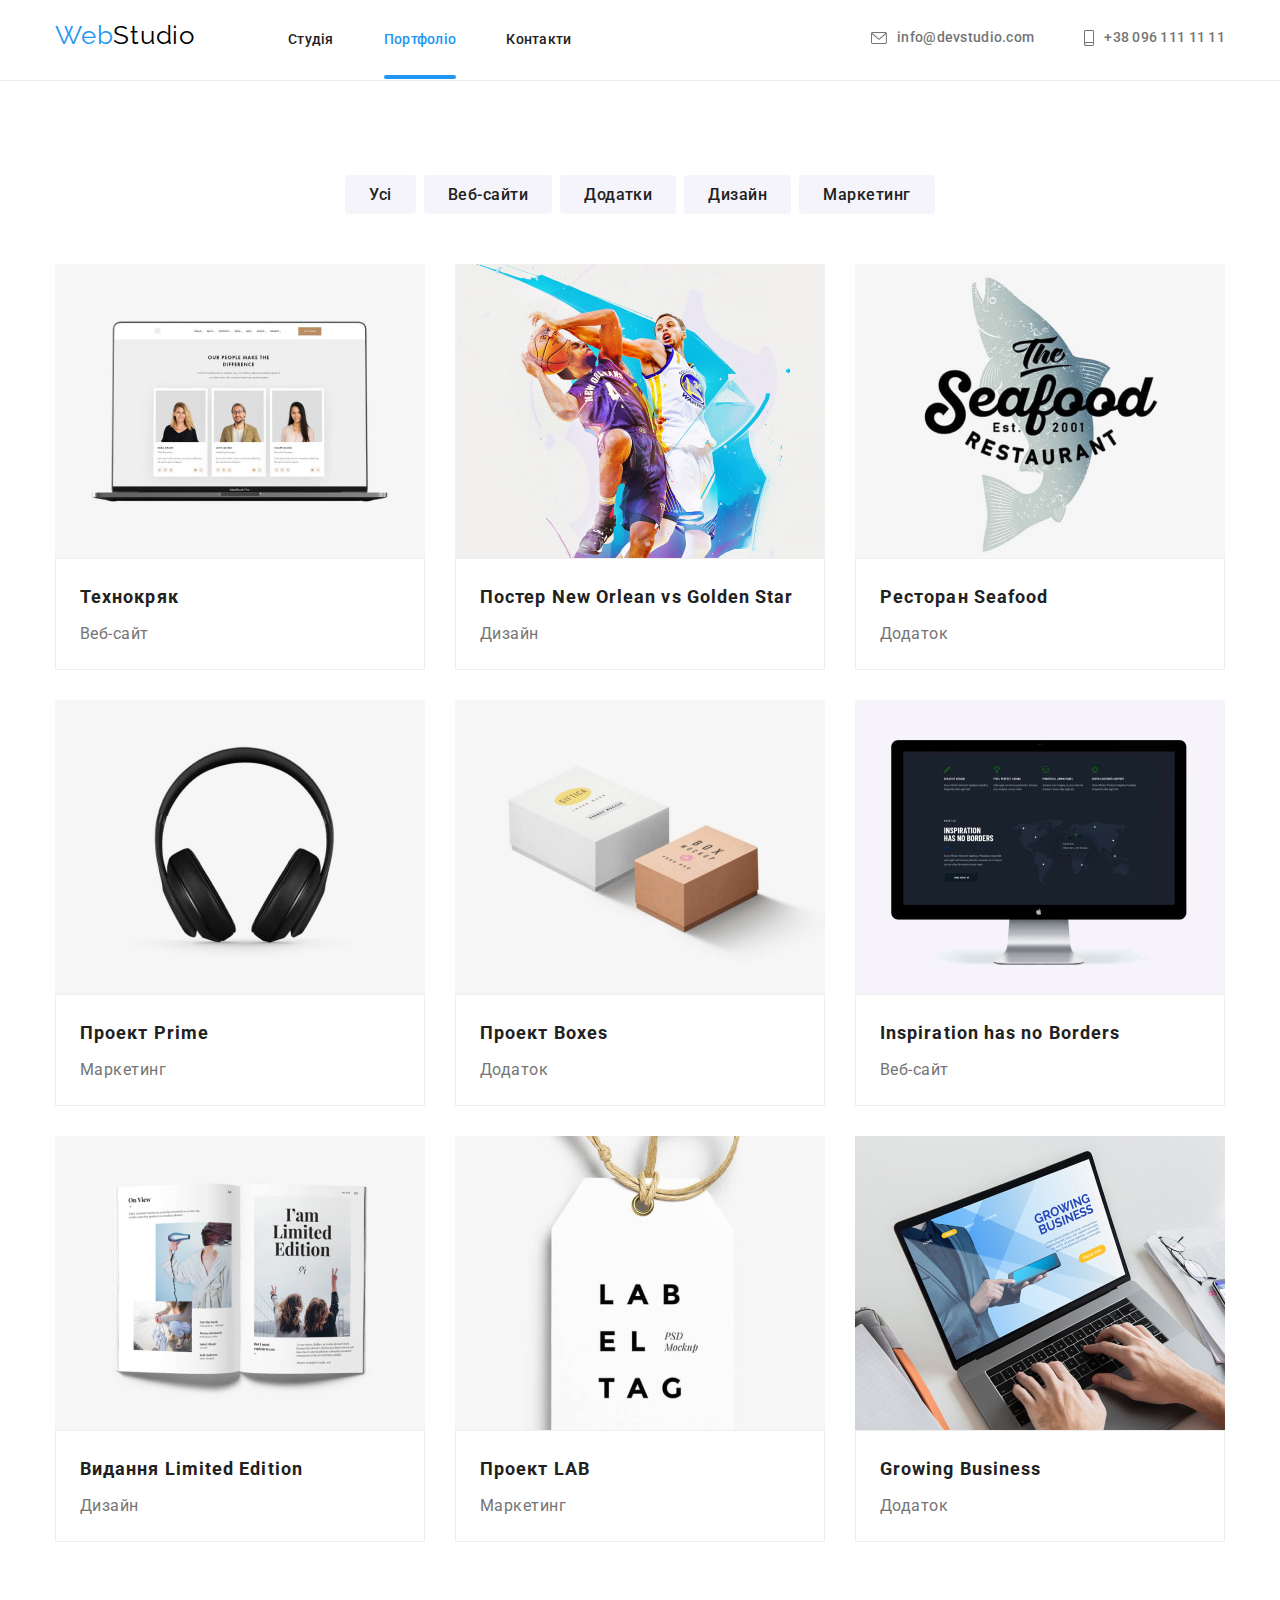
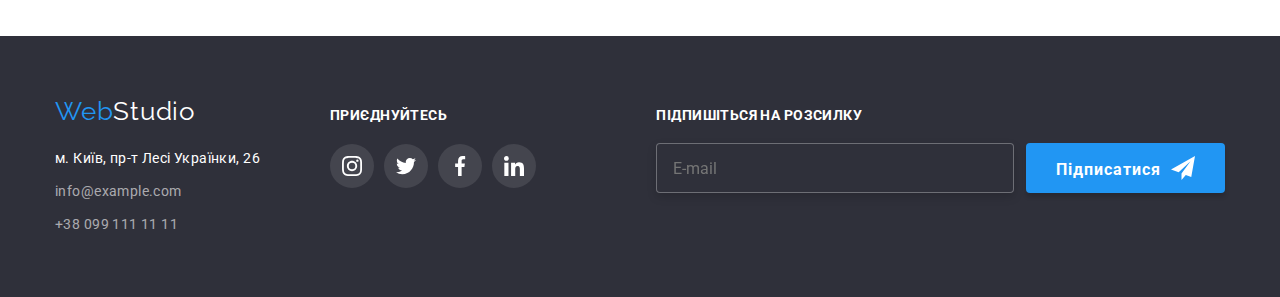
==== commit 59ecf72f: "Deleted span in footer" ====
--- a/portfolio.html
+++ b/portfolio.html
@@ -355,9 +355,10 @@
           <div class="footer-subscription-form">
             <label class="footer-subscription-label" for="user-email"></label>
             <input class="footer-subscription-input" type="email" name="user-email" id="user-email" placeholder="E-mail"/>
-            <button class="footer-subscription-button" type="submit">Підписатися<span>
-            <svg class="footer-subscription-icon" width="24" height="24"><use href="./images/icons.svg#icon-send"/>
-            </svg></span></button>
+            <button class="footer-subscription-button" type="submit">Підписатися
+              <svg class="footer-subscription-icon" width="24" height="24">
+              <use href="./images/icons.svg#icon-send"/></svg>
+            </button>
           </div>
         </div>
       </div>
